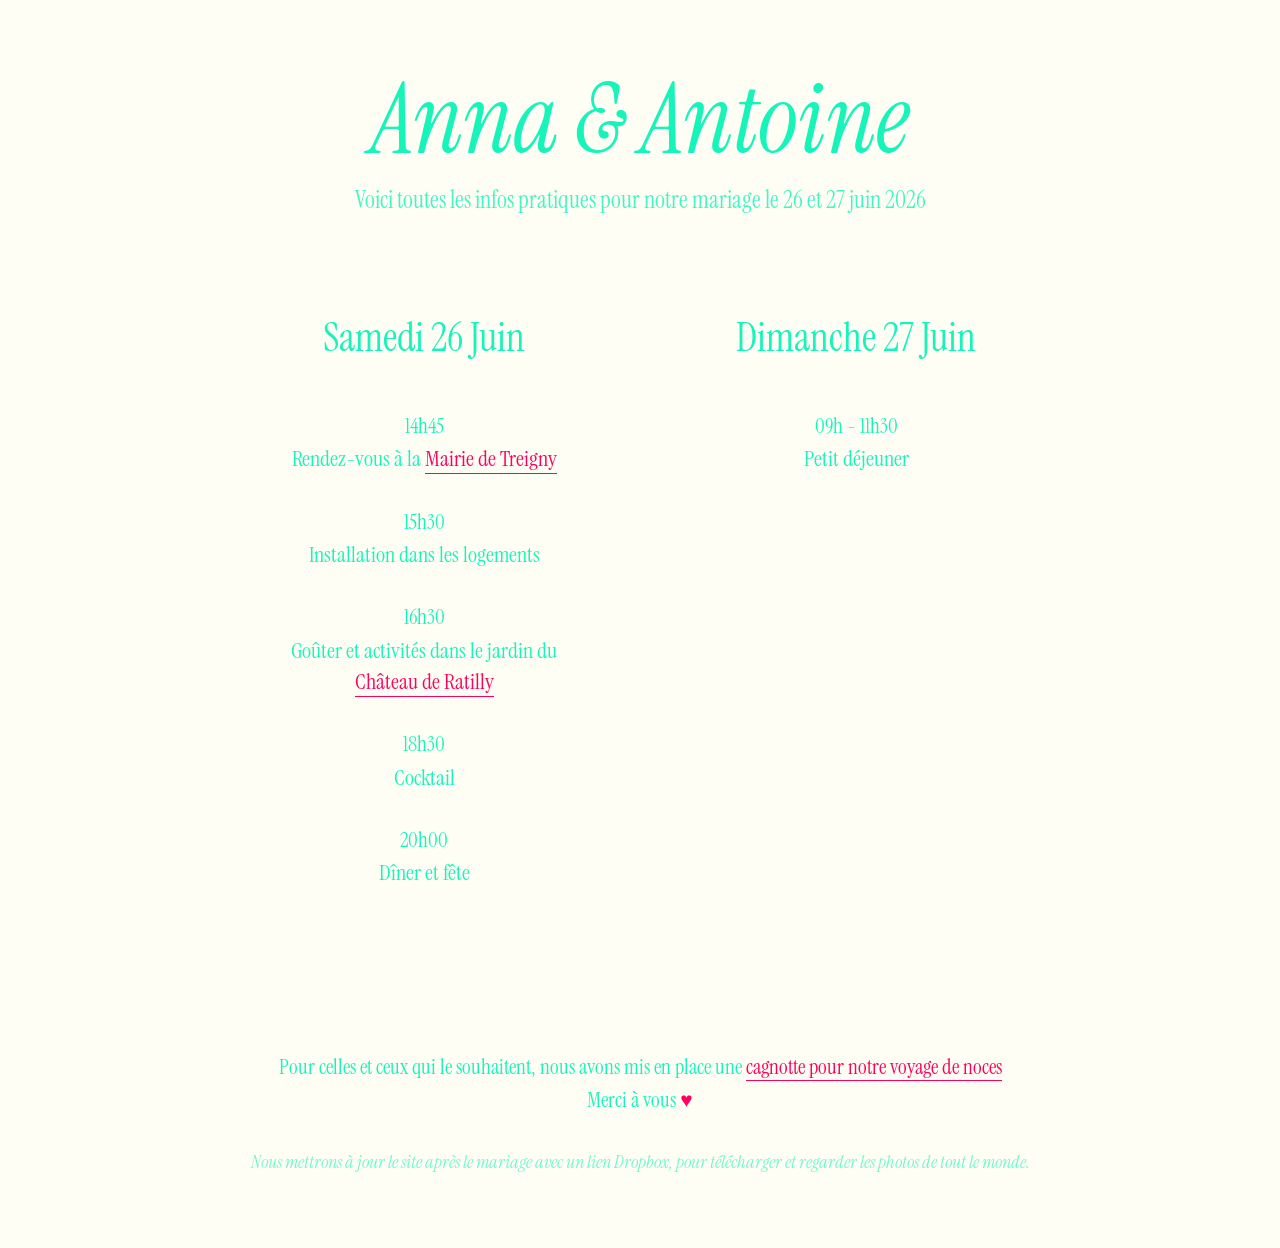
==== mariage-anna-antoine/index.html @ 35a7f324 "v1" ====
<!DOCTYPE html>
<html lang="fr">
<head>
    <meta charset="UTF-8">
    <meta name="viewport" content="width=device-width, initial-scale=1.0">
    <title>Mariage - Anna et Antoine</title>
    
    <!-- Import de la typographie Instrument Serif -->
    <link rel="preconnect" href="https://fonts.googleapis.com">
    <link rel="preconnect" href="https://fonts.gstatic.com" crossorigin>
    <link href="https://fonts.googleapis.com/css2?family=Instrument+Serif:ital@0;1&display=swap" rel="stylesheet">
    
    <!-- Lien vers ton fichier CSS -->
    <link rel="stylesheet" href="style.css">
</head>
<body>

    <div class="wrapper">
        
        <!-- EN-TÊTE -->
        <header>
            <h1>Anna & Antoine</h1>
            <p class="subtitle">Voici toutes les infos pratiques pour notre mariage le 26 et 27 juin 2026</p>
        </header>

        <!-- PROGRAMME -->
        <main class="schedule">
            
            <!-- Samedi -->
            <section class="day">
                <h2>Samedi 26 Juin</h2>
                <ul>
                    <li>
                        <span class="time">14h45</span> 
                        <span class="event">Rendez-vous à la <a href="https://www.google.com/maps?vet=10CAAQoqAOahcKEwiw_LGHwdaTAxUAAAAAHQAAAAAQDw..i&pvq=Cg0vZy8xMXlxZmw5Z3JzIgwKBm1haXJpZRACGAM&lqi=ChFtYWlyaWUgZGUgdHJlaWdueVoTIhFtYWlyaWUgZGUgdHJlaWdueZIBCWNpdHlfaGFsbA&fvr=1&cs=0&um=1&ie=UTF-8&fb=1&gl=fr&sa=X&ftid=0x47efdb001c63b54f:0x89d6f83177401cf1" target="_blank" rel="noopener">Mairie de Treigny</a></span>
                    </li>
                    <li>
                        <span class="time">15h30</span> 
                        <span class="event">Installation dans les logements</span>
                    </li>
                    <li>
                        <span class="time">16h30</span> 
                        <span class="event">Goûter et activités dans le jardin du <br> <a href="https://www.google.com/maps/place//data=!4m2!3m1!1s0x47efd1cedfbbf247:0x695c6b78bd74f466?sa=X&ved=1t:8290&ictx=111" target="_blank" rel="noopener">Château de Ratilly</a></span>
                    </li>
                    <li>
                        <span class="time">18h30</span> 
                        <span class="event">Cocktail</span>
                    </li>
                    <li>
                        <span class="time">20h00</span> 
                        <span class="event">Dîner et fête</span>
                    </li>
                </ul>
            </section>

            <!-- Dimanche -->
            <section class="day">
                <h2>Dimanche 27 Juin</h2>
                <ul>
                    <li>
                        <span class="time">09h - 11h30</span> 
                        <span class="event">Petit déjeuner</span>
                    </li>
                </ul>
            </section>

        </main>

        <!-- FOOTER / INFOS SUPPLÉMENTAIRES -->
        <footer>
            <p>Pour celles et ceux qui le souhaitent, nous avons mis en place une <a href="https://www.onparticipe.fr/c/b0Rw3tg3" target="_blank" rel="noopener">cagnotte pour notre voyage de noces</a> <br>Merci à vous <span class="heart">♥</span></p>
            <p class="small-text">Nous mettrons à jour le site après le mariage avec un lien Dropbox, pour télécharger et regarder les photos de tout le monde.</p>
        </footer>

    </div>

</body>
</html>
---- mariage-anna-antoine/style.css ----
/* =========================================
   VARIABLES (LE PANNEAU DE CONTRÔLE)
   ========================================= */
:root {
    /* Typographie */
    --font-family: 'Instrument Serif', serif;
    
    /* Alignement (center, left, ou right) */
    --text-align: center;
    
    /* Couleurs */
    --bg-color: #fefef5;       /* Couleur de fond (blanc cassé) */
    --text-color: #16f4b9;     /* Couleur du texte (gris foncé) */
    --link-color: #ff005d;     /* Couleur des liens (terracotta) */
    --link-hover: #046a6c;     /* Couleur des liens au survol */
}

/* =========================================
   RESET BASIQUE
   ========================================= */
* {
    margin: 0;
    padding: 0;
    box-sizing: border-box;
}

/* =========================================
   STRUCTURE PRINCIPALE (Avec scrolling)
   ========================================= */
body {
    background-color: var(--bg-color);
    color: var(--text-color);
    font-family: var(--font-family);
    text-align: var(--text-align);
    
    /* Centrage de la colonne principale */
    display: flex;
    justify-content: center;
    
    /* Marges intérieures : 8vh en haut/bas, 1rem sur les côtés */
    padding: 8vh 1rem; 
}

.wrapper {
    width: 100%;
    max-width: 800px; /* Largeur max pour que le texte reste lisible */
    
    /* On empile les blocs avec beaucoup d'espace entre eux */
    display: flex;
    flex-direction: column;
    gap: 6rem; /* C'est cet espace qui crée la respiration lors du scroll */
}

/* =========================================
   TYPOGRAPHIE & ÉLÉMENTS
   ========================================= */
h1 {
    font-size: clamp(3.5rem, 8vw, 6rem); /* Taille très grande et fluide */
    font-weight: normal;
    font-style: italic;
    margin-bottom: 1rem;
    line-height: 1;
}

.subtitle {
    font-size: 1.5rem;
    opacity: 0.8;
}

h2 {
    font-size: 2.5rem;
    font-weight: normal;
    margin-bottom: 3rem;
   
}

/* =========================================
   PROGRAMME (SCHEDULE)
   ========================================= */
.schedule {
    display: flex;
    justify-content: space-between;
    gap: 4rem; /* Espace entre Samedi et Dimanche */
}

.day {
    flex: 1;
}

ul {
    list-style: none;
}

li {
    margin-bottom: 2rem; /* Plus d'espace entre chaque ligne de programme */
    font-size: 1.4rem;
    line-height: 1.4;
}

.time {
    font-weight: normal;
    display: block; 
    opacity: 1.0;
    font-size: 1.3rem;
    margin-bottom: 0.2rem;
}

/* =========================================
   LIENS ET FOOTER
   ========================================= */
a {
    color: var(--link-color);
    text-decoration: none;
    border-bottom: 0.5px solid var(--link-color);
    padding-bottom: 0.0rem;
    transition: all 0.3s ease;
}

a:hover {
    color: var(--link-hover);
    border-bottom: 0.5px solid var(--link-hover);
}

footer {
    font-size: 1.3rem;
    line-height: 1.6;
    padding-top: 2rem;
    border-top: 1px solid rgba(0, 0, 0, 0); /* Petite ligne fine pour séparer le footer */
}

.small-text {
    font-size: 1.1rem;
    opacity: 0.6;
    margin-top: 2rem;
    font-style: italic;
}

.heart {
    color: var(--link-color);
}

/* =========================================
   RESPONSIVE (POUR LES TÉLÉPHONES)
   ========================================= */
@media (max-width: 768px) {
    .schedule {
        flex-direction: column; /* Empile les jours au lieu d'être côte à côte */
        gap: 4rem;
    }
    
    .wrapper {
        gap: 4rem; /* Réduit un peu les grands espaces sur mobile */
    }
}
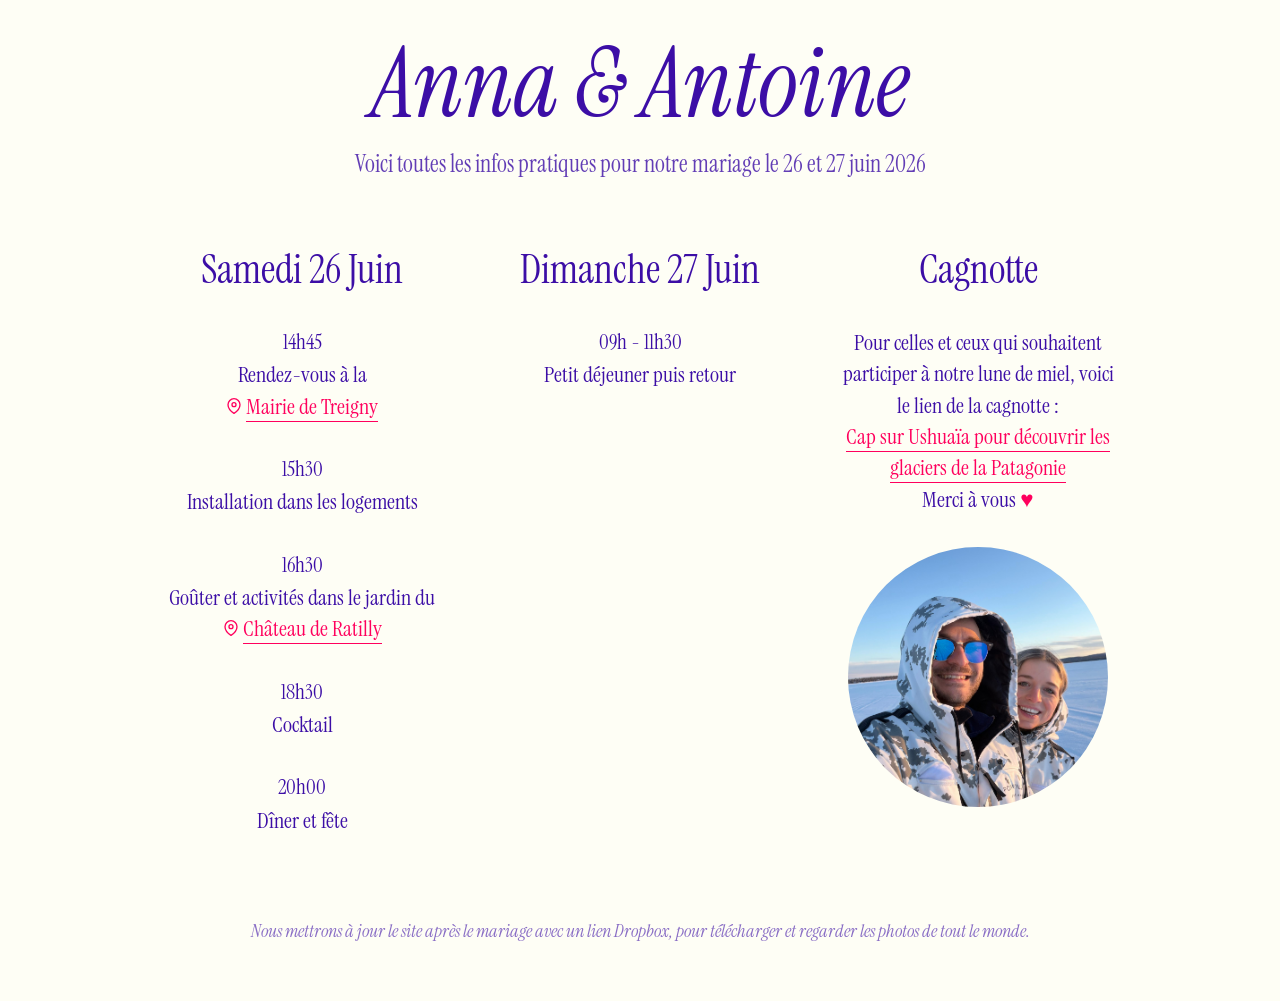
==== commit 114d9ac5: "v2" ====
--- a/mariage-anna-antoine/index.html
+++ b/mariage-anna-antoine/index.html
@@ -26,13 +26,18 @@
         <!-- PROGRAMME -->
         <main class="schedule">
             
+            
             <!-- Samedi -->
             <section class="day">
                 <h2>Samedi 26 Juin</h2>
                 <ul>
                     <li>
                         <span class="time">14h45</span> 
-                        <span class="event">Rendez-vous à la <a href="https://www.google.com/maps?vet=10CAAQoqAOahcKEwiw_LGHwdaTAxUAAAAAHQAAAAAQDw..i&pvq=Cg0vZy8xMXlxZmw5Z3JzIgwKBm1haXJpZRACGAM&lqi=ChFtYWlyaWUgZGUgdHJlaWdueVoTIhFtYWlyaWUgZGUgdHJlaWdueZIBCWNpdHlfaGFsbA&fvr=1&cs=0&um=1&ie=UTF-8&fb=1&gl=fr&sa=X&ftid=0x47efdb001c63b54f:0x89d6f83177401cf1" target="_blank" rel="noopener">Mairie de Treigny</a></span>
+                        <span class="event">Rendez-vous à la <br> <svg class="location-icon" width="16" height="16" viewBox="0 0 24 24" fill="none" stroke="var(--link-color)" stroke-width="2">
+                        <path d="M21 10c0 7-9 13-9 13s-9-6-9-13a9 9 0 0 1 18 0z"></path>
+                        <circle cx="12" cy="10" r="3"></circle>
+                    </svg> <a href="https://www.google.com/maps?vet=10CAAQoqAOahcKEwiw_LGHwdaTAxUAAAAAHQAAAAAQDw..i&pvq=Cg0vZy8xMXlxZmw5Z3JzIgwKBm1haXJpZRACGAM&lqi=ChFtYWlyaWUgZGUgdHJlaWdueVoTIhFtYWlyaWUgZGUgdHJlaWdueZIBCWNpdHlfaGFsbA&fvr=1&cs=0&um=1&ie=UTF-8&fb=1&gl=fr&sa=X&ftid=0x47efdb001c63b54f:0x89d6f83177401cf1" target="_blank" rel="noopener">Mairie de Treigny</a></span>
+                    
                     </li>
                     <li>
                         <span class="time">15h30</span> 
@@ -40,7 +45,10 @@
                     </li>
                     <li>
                         <span class="time">16h30</span> 
-                        <span class="event">Goûter et activités dans le jardin du <br> <a href="https://www.google.com/maps/place//data=!4m2!3m1!1s0x47efd1cedfbbf247:0x695c6b78bd74f466?sa=X&ved=1t:8290&ictx=111" target="_blank" rel="noopener">Château de Ratilly</a></span>
+                        <span class="event">Goûter et activités dans le jardin du <br><svg class="location-icon" width="16" height="16" viewBox="0 0 24 24" fill="none" stroke="var(--link-color)" stroke-width="2">
+                        <path d="M21 10c0 7-9 13-9 13s-9-6-9-13a9 9 0 0 1 18 0z"></path>
+                        <circle cx="12" cy="10" r="3"></circle>
+                    </svg> <a href="https://www.google.com/maps/place//data=!4m2!3m1!1s0x47efd1cedfbbf247:0x695c6b78bd74f466?sa=X&ved=1t:8290&ictx=111" target="_blank" rel="noopener">Château de Ratilly</a></span>
                     </li>
                     <li>
                         <span class="time">18h30</span> 
@@ -59,16 +67,29 @@
                 <ul>
                     <li>
                         <span class="time">09h - 11h30</span> 
-                        <span class="event">Petit déjeuner</span>
+                        <span class="event">Petit déjeuner puis retour</span>
                     </li>
                 </ul>
+               
+            </section>
+            
+            <section class="day">
+                <h2>Cagnotte</h2>
+                <ul>
+                    <li>
+                        <span class="event">
+                            Pour celles et ceux qui souhaitent participer à notre lune de miel, voici le lien de la cagnotte : <br> <a href="https://www.onparticipe.fr/c/b0Rw3tg3" target="_blank" rel="noopener">Cap sur Ushuaïa pour découvrir les glaciers de la Patagonie</a> 
+                            <br>Merci à vous <span class="heart">♥</span>
+                        </span>
+                    </li>
+                  <ul></ul>  
+                   <img src="a-a.jpg" alt="Anna et Antoine" class="wedding-photo">
             </section>
 
         </main>
 
         <!-- FOOTER / INFOS SUPPLÉMENTAIRES -->
         <footer>
-            <p>Pour celles et ceux qui le souhaitent, nous avons mis en place une <a href="https://www.onparticipe.fr/c/b0Rw3tg3" target="_blank" rel="noopener">cagnotte pour notre voyage de noces</a> <br>Merci à vous <span class="heart">♥</span></p>
             <p class="small-text">Nous mettrons à jour le site après le mariage avec un lien Dropbox, pour télécharger et regarder les photos de tout le monde.</p>
         </footer>
 
--- a/mariage-anna-antoine/style.css
+++ b/mariage-anna-antoine/style.css
@@ -10,9 +10,9 @@
     
     /* Couleurs */
     --bg-color: #fefef5;       /* Couleur de fond (blanc cassé) */
-    --text-color: #16f4b9;     /* Couleur du texte (gris foncé) */
+    --text-color: #3c0ea6;     /* Couleur du texte (gris foncé) */
     --link-color: #ff005d;     /* Couleur des liens (terracotta) */
-    --link-hover: #046a6c;     /* Couleur des liens au survol */
+    --link-hover: #ffcaeb;     /* Couleur des liens au survol */
 }
 
 /* =========================================
@@ -38,17 +38,17 @@
     justify-content: center;
     
     /* Marges intérieures : 8vh en haut/bas, 1rem sur les côtés */
-    padding: 8vh 1rem; 
+    padding: 4vh 1rem; 
 }
 
 .wrapper {
     width: 100%;
-    max-width: 800px; /* Largeur max pour que le texte reste lisible */
+    max-width: 950px; /* Largeur max pour que le texte reste lisible */
     
     /* On empile les blocs avec beaucoup d'espace entre eux */
     display: flex;
     flex-direction: column;
-    gap: 6rem; /* C'est cet espace qui crée la respiration lors du scroll */
+    gap: 4rem; /* C'est cet espace qui crée la respiration lors du scroll */
 }
 
 /* =========================================
@@ -70,7 +70,7 @@
 h2 {
     font-size: 2.5rem;
     font-weight: normal;
-    margin-bottom: 3rem;
+    margin-bottom: 2rem;
    
 }
 
@@ -131,7 +131,7 @@
 .small-text {
     font-size: 1.1rem;
     opacity: 0.6;
-    margin-top: 2rem;
+    margin-top: -3rem;
     font-style: italic;
 }
 
@@ -151,4 +151,16 @@
     .wrapper {
         gap: 4rem; /* Réduit un peu les grands espaces sur mobile */
     }
+}
+
+.wedding-photo {
+  max-width: 260px;
+  width: 100%;
+  height: auto;
+  display: block;
+  margin: 0 auto 1rem;
+border-radius: 50%;
+aspect-ratio: 1;
+object-fit: cover;
+object-position: center;
 }
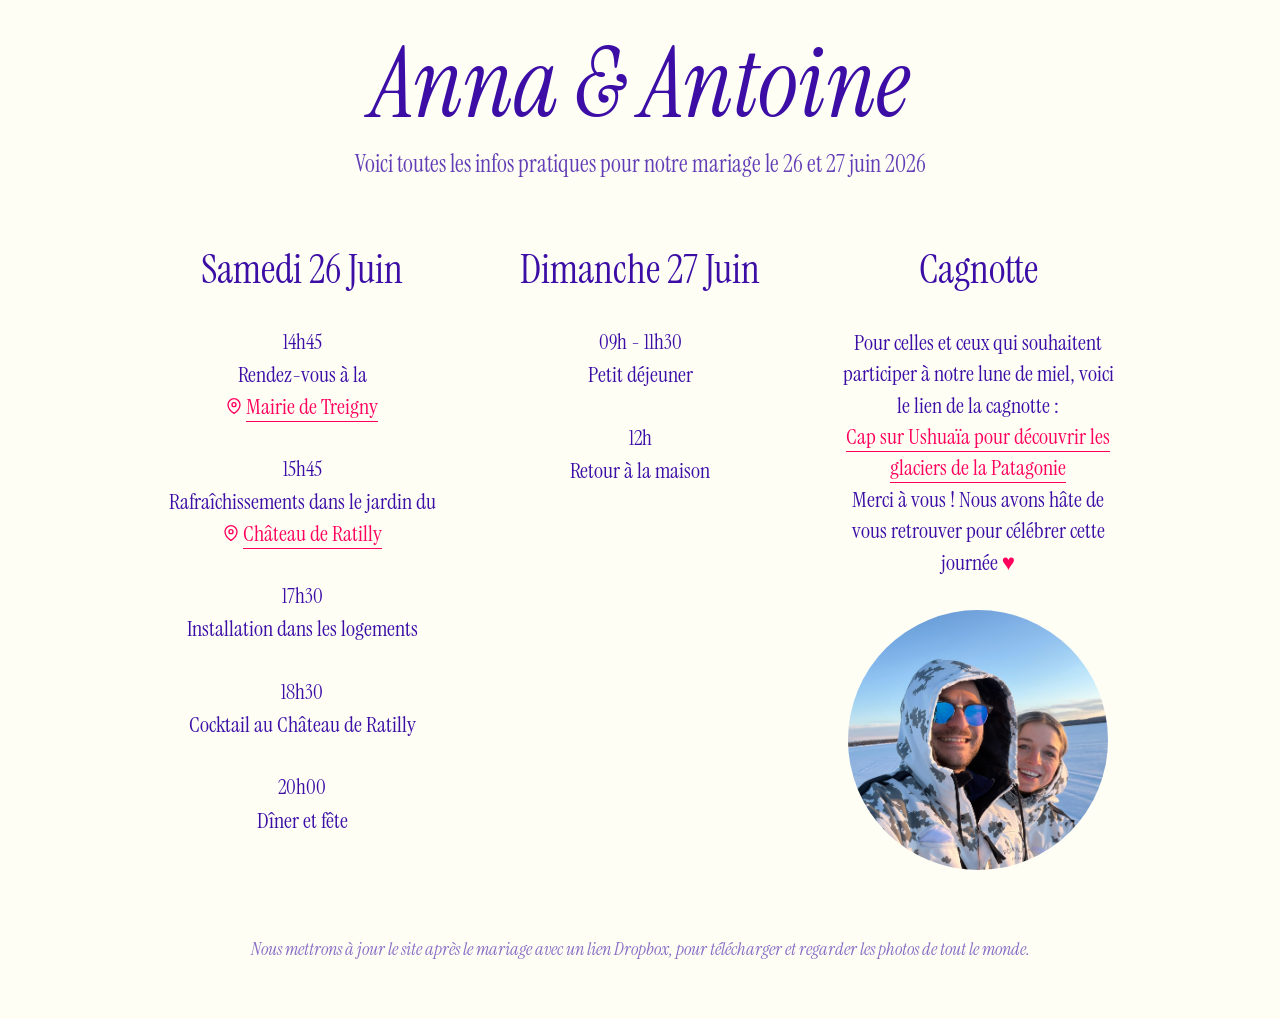
==== commit 1dc4ca73: "v3" ====
--- a/mariage-anna-antoine/index.html
+++ b/mariage-anna-antoine/index.html
@@ -40,19 +40,19 @@
                     
                     </li>
                     <li>
-                        <span class="time">15h30</span> 
-                        <span class="event">Installation dans les logements</span>
-                    </li>
-                    <li>
-                        <span class="time">16h30</span> 
-                        <span class="event">Goûter et activités dans le jardin du <br><svg class="location-icon" width="16" height="16" viewBox="0 0 24 24" fill="none" stroke="var(--link-color)" stroke-width="2">
+                        <span class="time">15h45</span> 
+                        <span class="event">Rafraîchissements dans le jardin du </span> <br><svg class="location-icon" width="16" height="16" viewBox="0 0 24 24" fill="none" stroke="var(--link-color)" stroke-width="2">
                         <path d="M21 10c0 7-9 13-9 13s-9-6-9-13a9 9 0 0 1 18 0z"></path>
                         <circle cx="12" cy="10" r="3"></circle>
                     </svg> <a href="https://www.google.com/maps/place//data=!4m2!3m1!1s0x47efd1cedfbbf247:0x695c6b78bd74f466?sa=X&ved=1t:8290&ictx=111" target="_blank" rel="noopener">Château de Ratilly</a></span>
                     </li>
                     <li>
+                        <span class="time">17h30</span> 
+                        <span class="event">Installation dans les logements
+                    </li>
+                    <li>
                         <span class="time">18h30</span> 
-                        <span class="event">Cocktail</span>
+                        <span class="event">Cocktail au Château de Ratilly</span>
                     </li>
                     <li>
                         <span class="time">20h00</span> 
@@ -67,7 +67,11 @@
                 <ul>
                     <li>
                         <span class="time">09h - 11h30</span> 
-                        <span class="event">Petit déjeuner puis retour</span>
+                        <span class="event">Petit déjeuner</span>
+                        </li>
+                        <li>
+                        <span class="time">12h</span> 
+                        <span class="event">Retour à la maison</span>
                     </li>
                 </ul>
                
@@ -79,7 +83,7 @@
                     <li>
                         <span class="event">
                             Pour celles et ceux qui souhaitent participer à notre lune de miel, voici le lien de la cagnotte : <br> <a href="https://www.onparticipe.fr/c/b0Rw3tg3" target="_blank" rel="noopener">Cap sur Ushuaïa pour découvrir les glaciers de la Patagonie</a> 
-                            <br>Merci à vous <span class="heart">♥</span>
+                            <br>Merci à vous ! Nous avons hâte de vous retrouver pour célébrer cette journée <span class="heart">♥</span>
                         </span>
                     </li>
                   <ul></ul>  
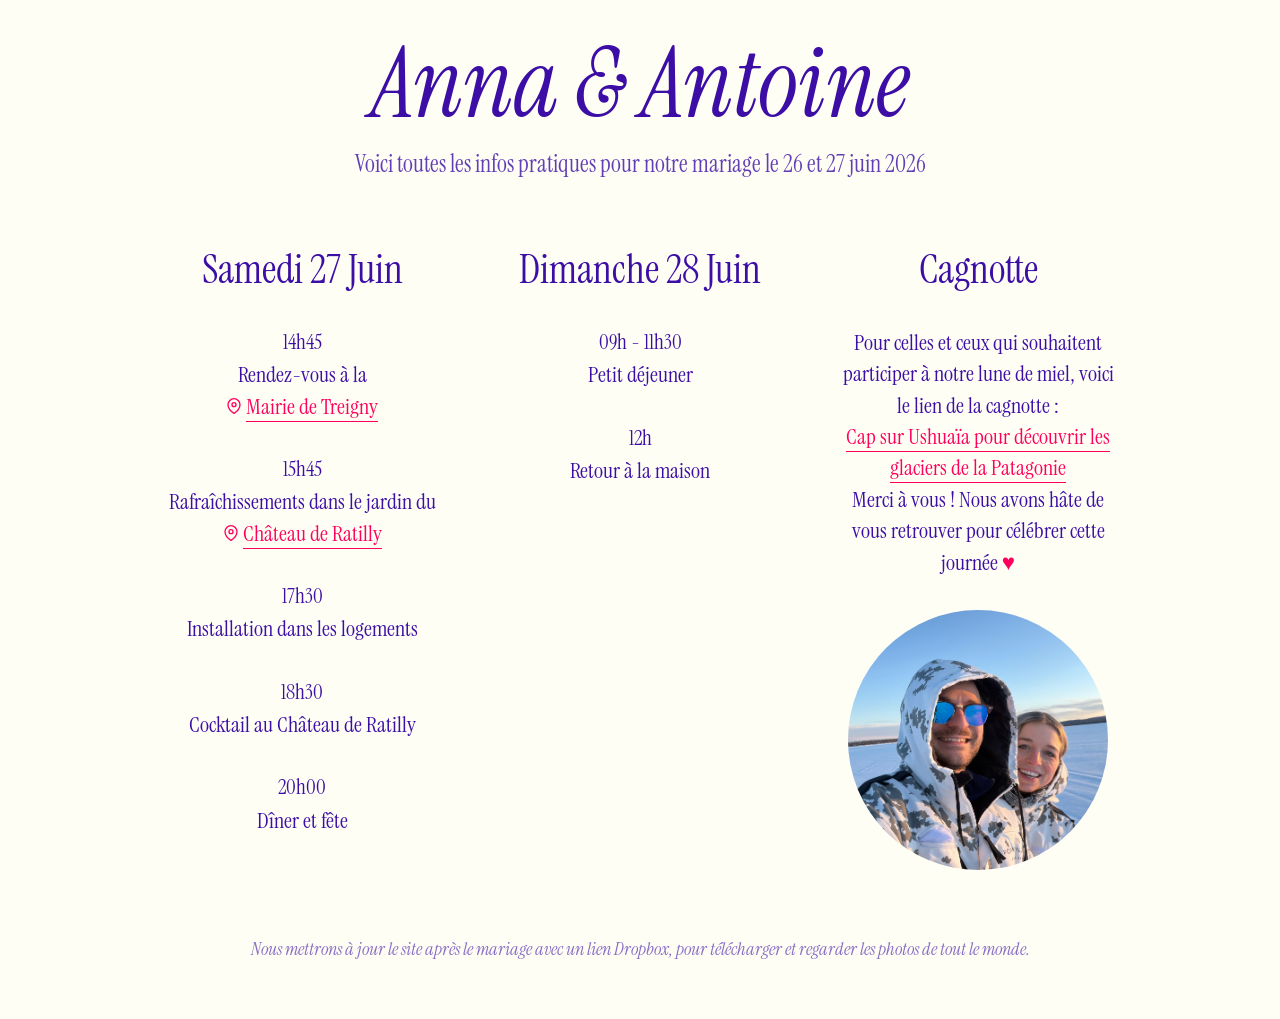
==== commit 7f8eae28: "v4" ====
--- a/mariage-anna-antoine/index.html
+++ b/mariage-anna-antoine/index.html
@@ -29,7 +29,7 @@
             
             <!-- Samedi -->
             <section class="day">
-                <h2>Samedi 26 Juin</h2>
+                <h2>Samedi 27 Juin</h2>
                 <ul>
                     <li>
                         <span class="time">14h45</span> 
@@ -63,7 +63,7 @@
 
             <!-- Dimanche -->
             <section class="day">
-                <h2>Dimanche 27 Juin</h2>
+                <h2>Dimanche 28 Juin</h2>
                 <ul>
                     <li>
                         <span class="time">09h - 11h30</span> 
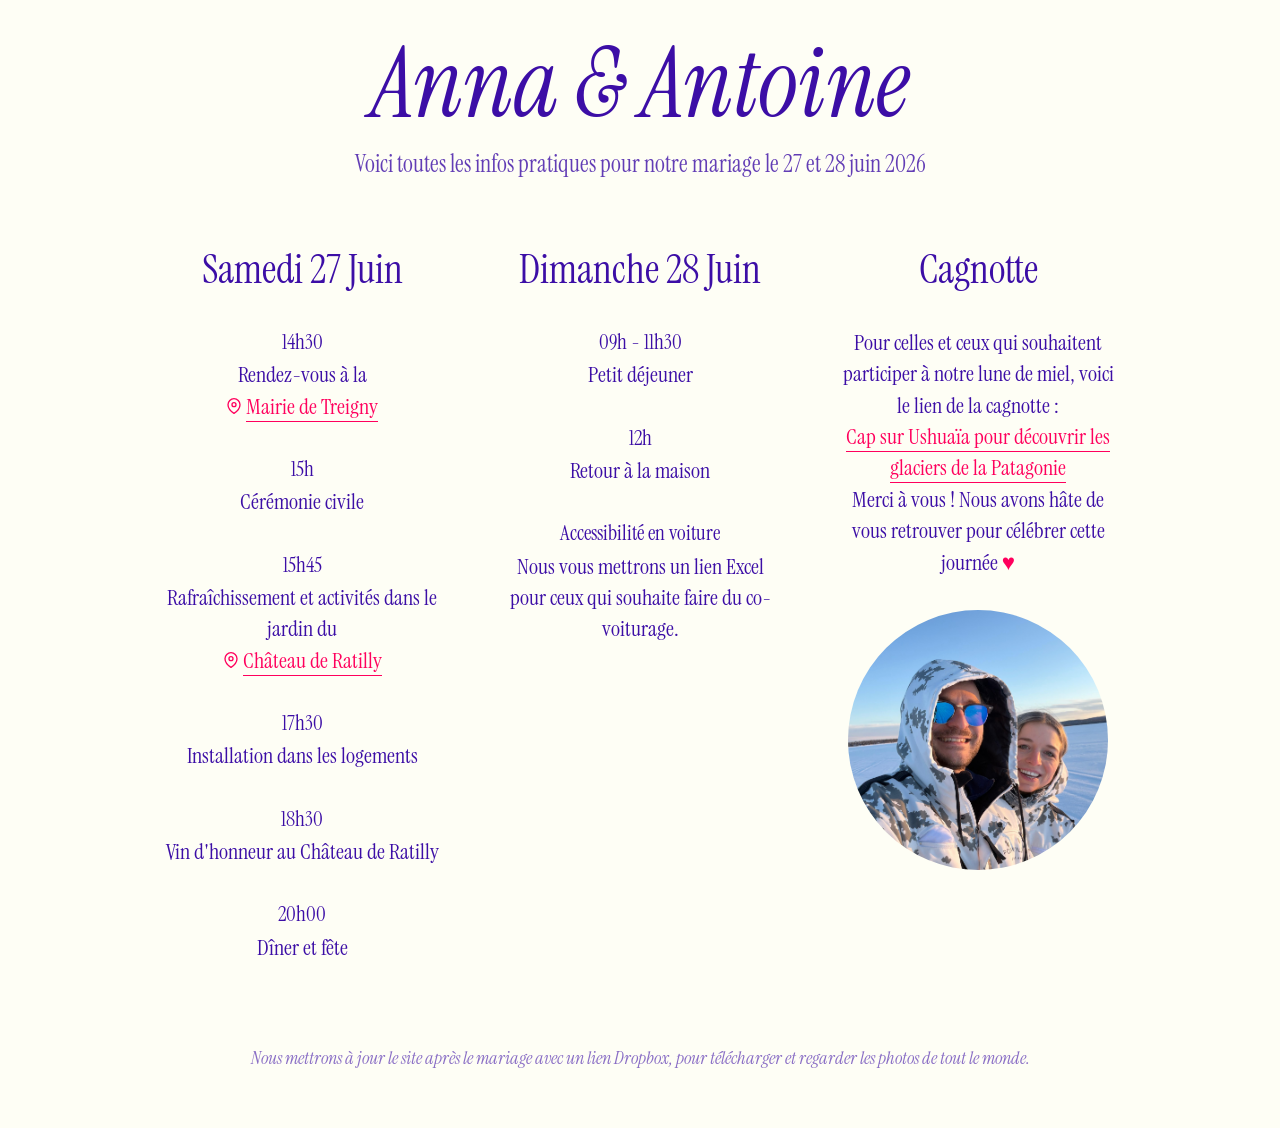
==== commit a35774b0: "v4" ====
--- a/mariage-anna-antoine/index.html
+++ b/mariage-anna-antoine/index.html
@@ -20,7 +20,7 @@
         <!-- EN-TÊTE -->
         <header>
             <h1>Anna & Antoine</h1>
-            <p class="subtitle">Voici toutes les infos pratiques pour notre mariage le 26 et 27 juin 2026</p>
+            <p class="subtitle">Voici toutes les infos pratiques pour notre mariage le 27 et 28 juin 2026</p>
         </header>
 
         <!-- PROGRAMME -->
@@ -32,16 +32,20 @@
                 <h2>Samedi 27 Juin</h2>
                 <ul>
                     <li>
-                        <span class="time">14h45</span> 
+                        <span class="time">14h30</span> 
                         <span class="event">Rendez-vous à la <br> <svg class="location-icon" width="16" height="16" viewBox="0 0 24 24" fill="none" stroke="var(--link-color)" stroke-width="2">
                         <path d="M21 10c0 7-9 13-9 13s-9-6-9-13a9 9 0 0 1 18 0z"></path>
                         <circle cx="12" cy="10" r="3"></circle>
-                    </svg> <a href="https://www.google.com/maps?vet=10CAAQoqAOahcKEwiw_LGHwdaTAxUAAAAAHQAAAAAQDw..i&pvq=Cg0vZy8xMXlxZmw5Z3JzIgwKBm1haXJpZRACGAM&lqi=ChFtYWlyaWUgZGUgdHJlaWdueVoTIhFtYWlyaWUgZGUgdHJlaWdueZIBCWNpdHlfaGFsbA&fvr=1&cs=0&um=1&ie=UTF-8&fb=1&gl=fr&sa=X&ftid=0x47efdb001c63b54f:0x89d6f83177401cf1" target="_blank" rel="noopener">Mairie de Treigny</a></span>
-                    
+                    </svg> <a href="https://www.google.com/maps?vet=10CAAQoqAOahcKEwiw_LGHwdaTAxUAAAAAHQAAAAAQDw..i&pvq=Cg0vZy8xMXlxZmw5Z3JzIgwKBm1haXJpZRACGAM&lqi=ChFtYWlyaWUgZGUgdHJlaWdueVoTIhFtYWlyaWUgZGUgdHJlaWdueZIBCWNpdHlfaGFsbA&fvr=1&cs=0&um=1&ie=UTF-8&fb=1&gl=fr&sa=X&ftid=0x47efdb001c63b54f:0x89d6f83177401cf1" target="_blank" rel="noopener">Mairie de Treigny</a>
+               
+                </span>
+                     <li>
+                        <span class="time">15h</span> 
+                        <span class="event"> Cérémonie civile
                     </li>
                     <li>
                         <span class="time">15h45</span> 
-                        <span class="event">Rafraîchissements dans le jardin du </span> <br><svg class="location-icon" width="16" height="16" viewBox="0 0 24 24" fill="none" stroke="var(--link-color)" stroke-width="2">
+                        <span class="event">Rafraîchissement et activités dans le jardin du </span> <br><svg class="location-icon" width="16" height="16" viewBox="0 0 24 24" fill="none" stroke="var(--link-color)" stroke-width="2">
                         <path d="M21 10c0 7-9 13-9 13s-9-6-9-13a9 9 0 0 1 18 0z"></path>
                         <circle cx="12" cy="10" r="3"></circle>
                     </svg> <a href="https://www.google.com/maps/place//data=!4m2!3m1!1s0x47efd1cedfbbf247:0x695c6b78bd74f466?sa=X&ved=1t:8290&ictx=111" target="_blank" rel="noopener">Château de Ratilly</a></span>
@@ -52,7 +56,7 @@
                     </li>
                     <li>
                         <span class="time">18h30</span> 
-                        <span class="event">Cocktail au Château de Ratilly</span>
+                        <span class="event">Vin d'honneur au Château de Ratilly</span>
                     </li>
                     <li>
                         <span class="time">20h00</span> 
@@ -73,6 +77,10 @@
                         <span class="time">12h</span> 
                         <span class="event">Retour à la maison</span>
                     </li>
+                     <li>
+                        <span class="time">Accessibilité en voiture</span> 
+                        <span class="event"> Nous vous mettrons un lien Excel pour ceux qui souhaite faire du co-voiturage.</span>
+                      </li>
                 </ul>
                
             </section>
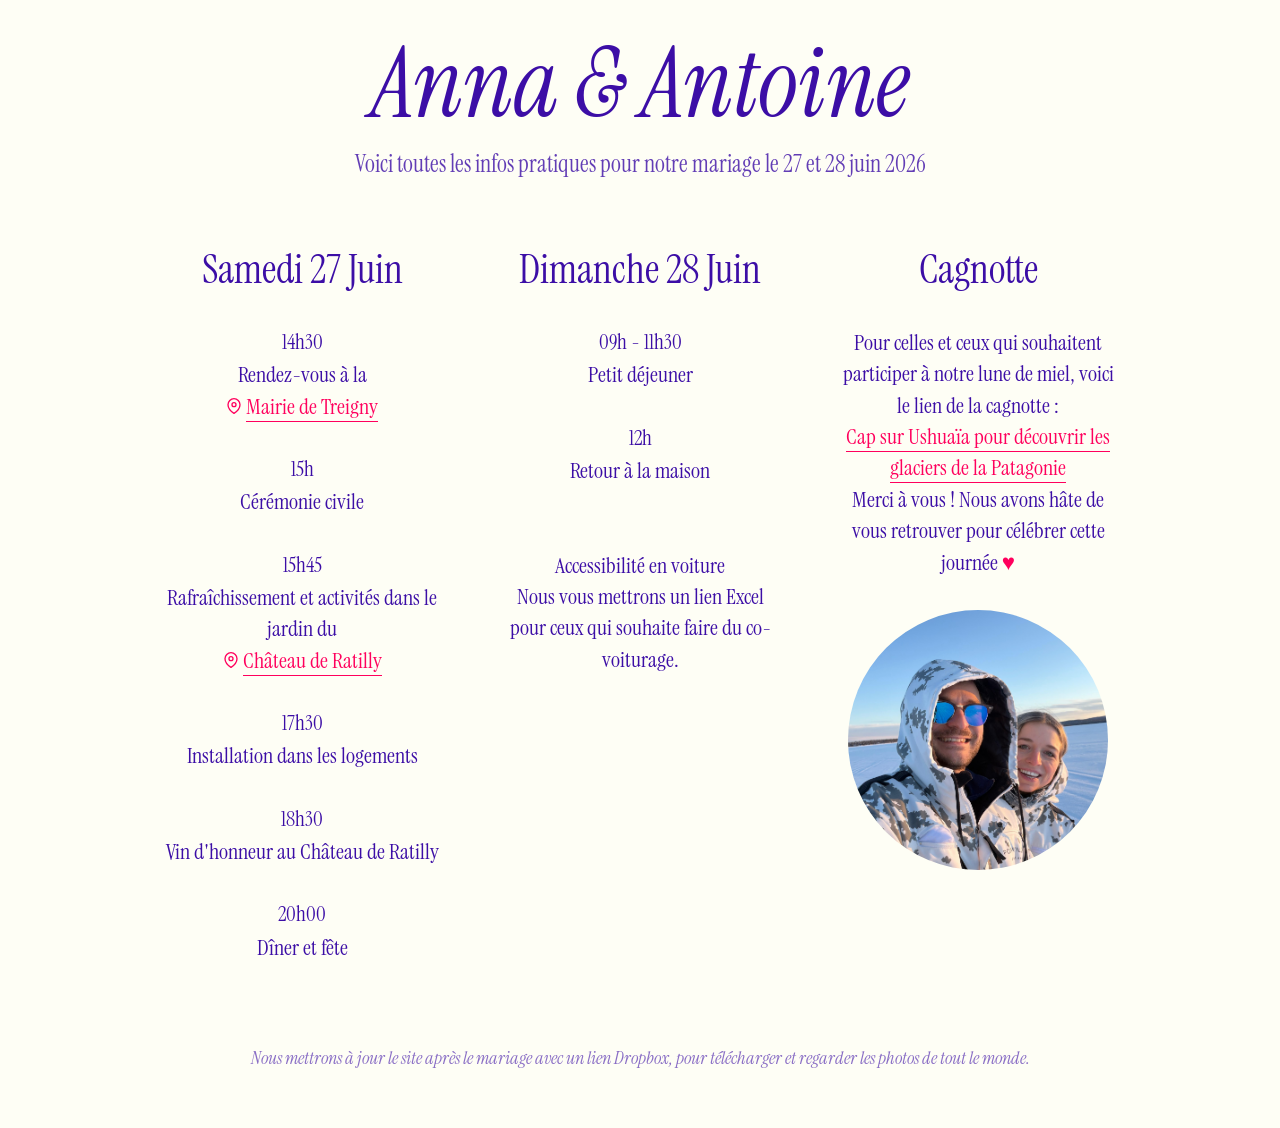
==== commit b89e416c: "v5" ====
--- a/mariage-anna-antoine/index.html
+++ b/mariage-anna-antoine/index.html
@@ -78,8 +78,9 @@
                         <span class="event">Retour à la maison</span>
                     </li>
                      <li>
-                        <span class="time">Accessibilité en voiture</span> 
-                        <span class="event"> Nous vous mettrons un lien Excel pour ceux qui souhaite faire du co-voiturage.</span>
+        
+                <br>
+                        <span class="event"> Accessibilité en voiture <br> Nous vous mettrons un lien Excel pour ceux qui souhaite faire du co-voiturage.</span>
                       </li>
                 </ul>
                
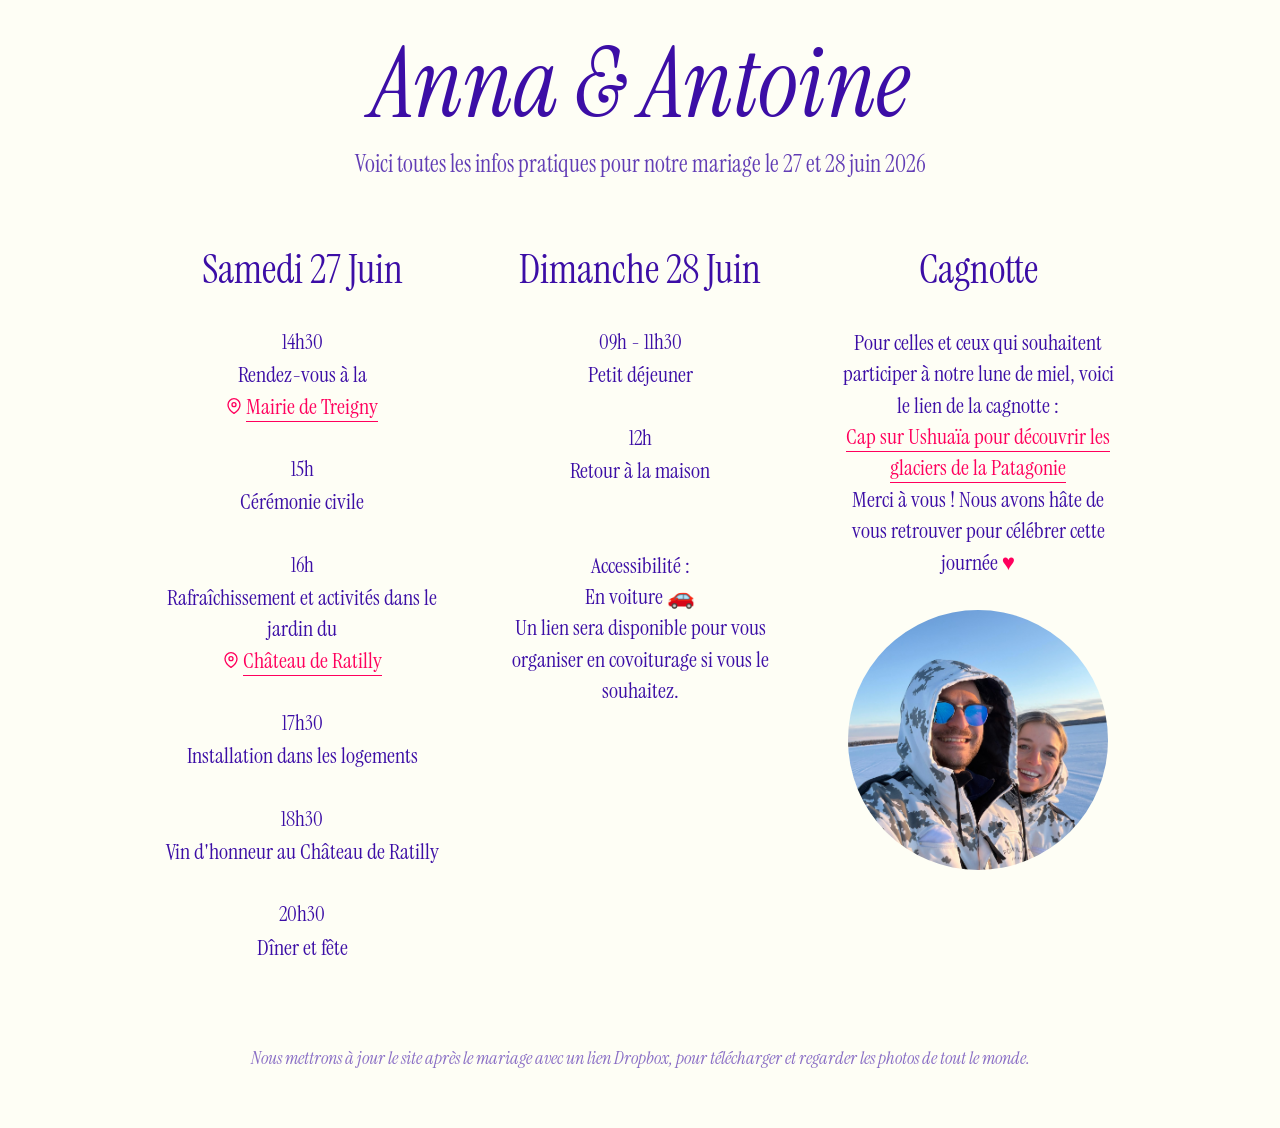
==== commit 10847b61: "v6" ====
--- a/mariage-anna-antoine/index.html
+++ b/mariage-anna-antoine/index.html
@@ -44,7 +44,7 @@
                         <span class="event"> Cérémonie civile
                     </li>
                     <li>
-                        <span class="time">15h45</span> 
+                        <span class="time">16h</span> 
                         <span class="event">Rafraîchissement et activités dans le jardin du </span> <br><svg class="location-icon" width="16" height="16" viewBox="0 0 24 24" fill="none" stroke="var(--link-color)" stroke-width="2">
                         <path d="M21 10c0 7-9 13-9 13s-9-6-9-13a9 9 0 0 1 18 0z"></path>
                         <circle cx="12" cy="10" r="3"></circle>
@@ -59,7 +59,7 @@
                         <span class="event">Vin d'honneur au Château de Ratilly</span>
                     </li>
                     <li>
-                        <span class="time">20h00</span> 
+                        <span class="time">20h30</span> 
                         <span class="event">Dîner et fête</span>
                     </li>
                 </ul>
@@ -80,7 +80,7 @@
                      <li>
         
                 <br>
-                        <span class="event"> Accessibilité en voiture <br> Nous vous mettrons un lien Excel pour ceux qui souhaite faire du co-voiturage.</span>
+                        <span class="event"> Accessibilité : <br> En voiture 🚗 <br> Un lien sera disponible pour vous organiser en covoiturage si vous le souhaitez.</span>
                       </li>
                 </ul>
                
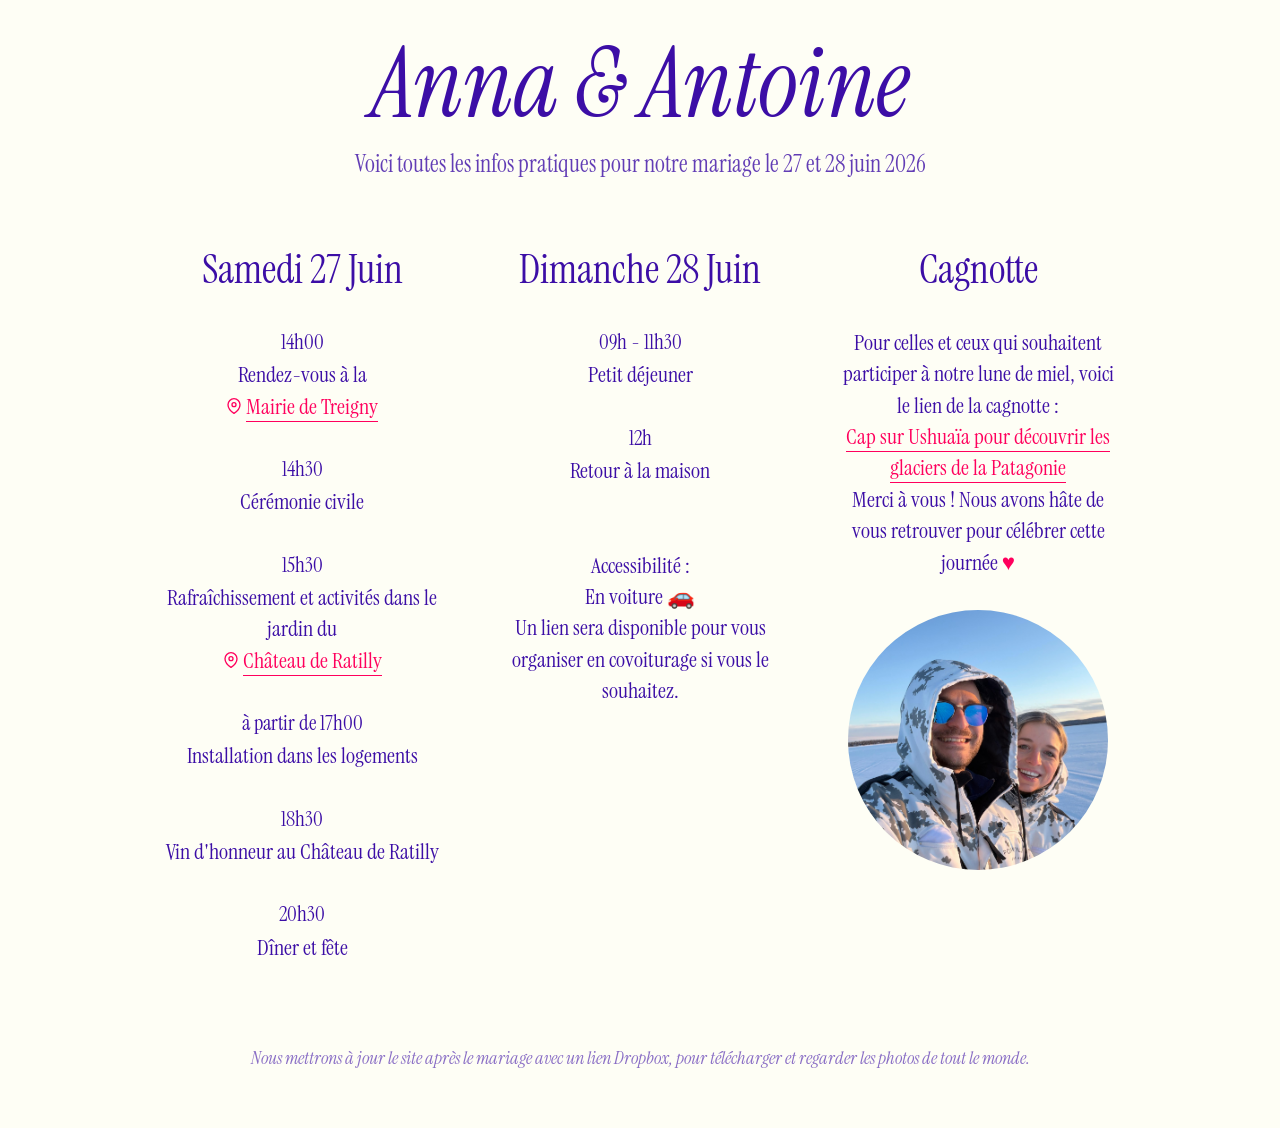
==== commit 3a2f242f: "v7" ====
--- a/mariage-anna-antoine/index.html
+++ b/mariage-anna-antoine/index.html
@@ -32,7 +32,7 @@
                 <h2>Samedi 27 Juin</h2>
                 <ul>
                     <li>
-                        <span class="time">14h30</span> 
+                        <span class="time">14h00</span> 
                         <span class="event">Rendez-vous à la <br> <svg class="location-icon" width="16" height="16" viewBox="0 0 24 24" fill="none" stroke="var(--link-color)" stroke-width="2">
                         <path d="M21 10c0 7-9 13-9 13s-9-6-9-13a9 9 0 0 1 18 0z"></path>
                         <circle cx="12" cy="10" r="3"></circle>
@@ -40,18 +40,18 @@
                
                 </span>
                      <li>
-                        <span class="time">15h</span> 
+                        <span class="time">14h30</span> 
                         <span class="event"> Cérémonie civile
                     </li>
                     <li>
-                        <span class="time">16h</span> 
+                        <span class="time">15h30</span> 
                         <span class="event">Rafraîchissement et activités dans le jardin du </span> <br><svg class="location-icon" width="16" height="16" viewBox="0 0 24 24" fill="none" stroke="var(--link-color)" stroke-width="2">
                         <path d="M21 10c0 7-9 13-9 13s-9-6-9-13a9 9 0 0 1 18 0z"></path>
                         <circle cx="12" cy="10" r="3"></circle>
                     </svg> <a href="https://www.google.com/maps/place//data=!4m2!3m1!1s0x47efd1cedfbbf247:0x695c6b78bd74f466?sa=X&ved=1t:8290&ictx=111" target="_blank" rel="noopener">Château de Ratilly</a></span>
                     </li>
                     <li>
-                        <span class="time">17h30</span> 
+                        <span class="time">à partir de 17h00</span> 
                         <span class="event">Installation dans les logements
                     </li>
                     <li>
